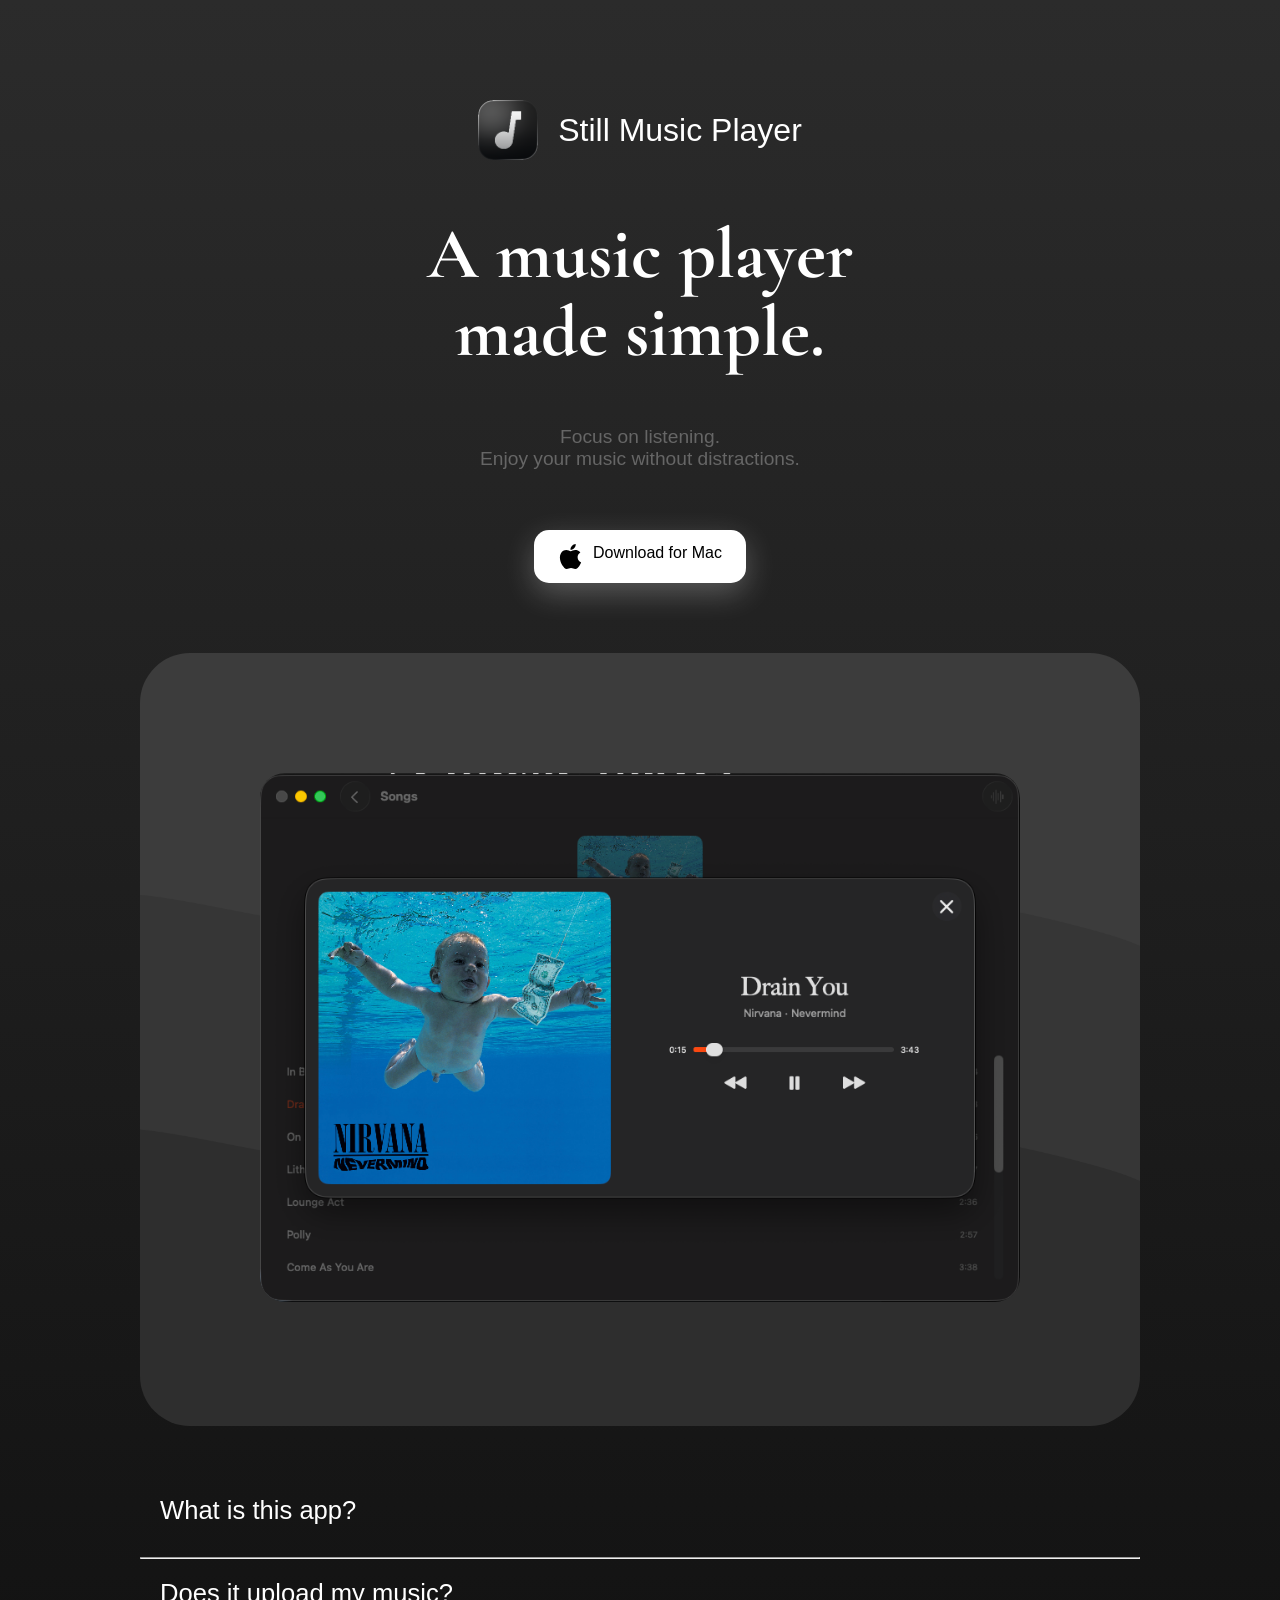
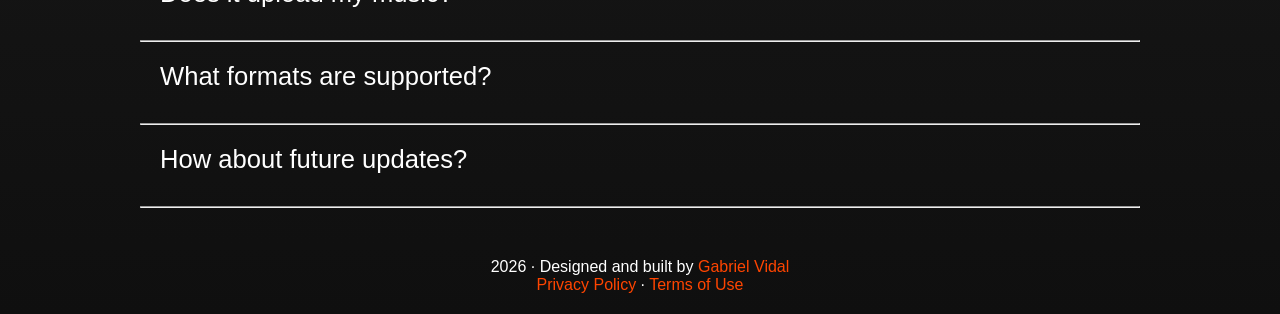
==== index.html @ 014f0e71 "Working on first version" ====
<!DOCTYPE html>
<html lang="en">
<head>
	<meta charset="UTF-8">
	<meta name="viewport" content="width=device-width, initial-scale=1.0">
	<title>Still Music Player</title>
	<link rel="icon" type="image/png" href="images/favicon.png" />
	<link rel="stylesheet" href="css/style.css">
</head>
<body>
    <div class="wrapper">
        <div class="con-main">
            <div class="con-hero">
                <div class="app-name">
                    <img class="img-logo" src="images/app_logo.png" alt="Logo">
                    <h2>Still Music Player</h2>
                </div>

                <h1>A music player</h1>
                <h1>made simple.</h1>

                <div class="con-desc">
                    <p>Focus on listening.<br>
                       Enjoy your music without distractions.
                    </p>
                </div>

                <div class="con-btn">
                    <a class="btn-download" href="#">
                        <img class="apple-logo" src="images/apple_logo.svg" alt="Logo">
                        Download for Mac
                    </a>
                </div>
            </div>

            <div class="con-img">
                <img class="img-app" src="images/sample.png" alt="APP SAMPLE">
            </div>

            <div class="con-faq">
                <details>
                    <summary>What is this app?</summary>
                    <p>
                        This app is a local music player focused on helping you enjoy your music without distractions.
                    </p>
                </details>
                <hr>
                <details>
                    <summary>Does it upload my music?</summary>
                    <p>
                        No. Your music stay locally on your device.
                    </p>
                </details>
                <hr>
                <details>
                    <summary>What formats are supported?</summary>
                        <p><strong>Aduio files:</strong> MP3 (.mp3), M4A (.m4a)</p>
                </details>
                <hr>
                <details>
                    <summary>How about future updates?</summary>
                    <p>We are constantly working to improve support for additional formats, performance, and enhanced interface.</p>
                </details>
                <hr>
            </div>

            <footer>
                2026 · Designed and built by <a href="https://www.gabdkvl.online" target="_blank">Gabriel Vidal</a>
                <br> <a href="pages/privacy_policy.html" target="_blank">Privacy Policy</a>
                · <a href="https://www.apple.com/legal/internet-services/itunes/dev/stdeula/" target="_blank">Terms of Use</a>
            </footer>
        </div>
    </div>
</body>
</html>
---- css/style.css ----
@import url('https://fonts.googleapis.com/css2?family=Cormorant+Garamond:ital,wght@0,300..700;1,300..700&display=swap');

* {
    margin: 0;
    padding: 0;
    box-sizing: border-box;
}

body {
    color: #fff;
    min-height: 100vh;
    font-family: -apple-system, BlinkMacSystemFont, "SF Pro Display",
                "SF Pro Text", "Helvetica Neue", Arial, sans-serif;
    background: #2b2b2b;
    background: linear-gradient(180deg, rgba(43, 43, 43, 1) 0%, rgba(15, 15, 15, 1) 100%);
}

p {
    font-size: 1.2rem;
}

a {
    text-decoration: none;
    color: orangered;
}

.wrapper {
    display: flex;
    flex-direction: column;
    justify-content: center;
    align-items: center;
}

.con-main {
    width: 1000px;
    margin-top: 100px;
}

.app-name {
    margin-bottom: 50px;
    display: flex;
    gap: 20px;
    justify-content: center;
    align-items: center;
}

.img-logo {
    width: 60px;
    border-radius: 15px;
}

.con-hero {
    text-align: center;
}

.con-hero h1 {
    font-family: "Cormorant Garamond", sans-serif;
    margin-bottom: -10px;
    font-size: 4.5rem;
    font-weight: 700;
}

.app-name h2 {
    font-size: 2rem;
    font-weight: 400;
}

.con-desc p {
    color: #666;
}

.con-btn, .con-desc {
    margin-top: 60px;
}

.con-img {
    margin-top: 70px;
    background-color: #2B2B2B;
    background-image: url("../images/con-bg.png");
    background-size: cover;
    background-position: center;
    background-repeat: no-repeat;
    padding: 120px;
    border-radius: 50px;
}

.img-app {
    width: 100%;
    border-radius: 25px;
}

.btn-download {
    display: inline-flex;
    gap: 10px;
    padding: 14px 24px;
    border-radius: 15px;
    background: #fff;
    color: #000;
    box-shadow:
        0 10px 30px rgba(255, 255, 255, 0.25);
    transition: transform 0.2s ease, box-shadow 0.2s ease;
}

.btn-download:hover {
    transform: translateY(-4px);
    box-shadow:
        0 15px 40px rgba(255, 255, 255, 0.35);
}

.apple-logo {
    width: 25px;
}

.con-faq {
    margin: 50px auto;
}

details {
    padding: 20px;
    margin-bottom: 12px;
    cursor: pointer;
    transition: 0.3s ease;
}

details:hover {
    color: orangered;
}

summary {
    font-size: 1.6rem;
    list-style: none;
}

summary::-webkit-details-marker {
    display: none;
}

details p {
    margin-top: 15px;
    color: #666;
    line-height: 1.6;
}

footer {
    text-align: center;
    margin: 50px 0px 20px 0;
}

@media screen and (max-width: 480px) {
    .con-main {
        width: 90%;
    }

    .con-hero h1 {
        font-size: 2.4rem;
    }

    .app-name h2 {
        font-size: 1.8rem;
    }

    .con-img {
        padding: 30px;
    }

    .img-app {
        border-radius: 10px;
    }

    summary {
        font-size: 1.2rem;
    }

}
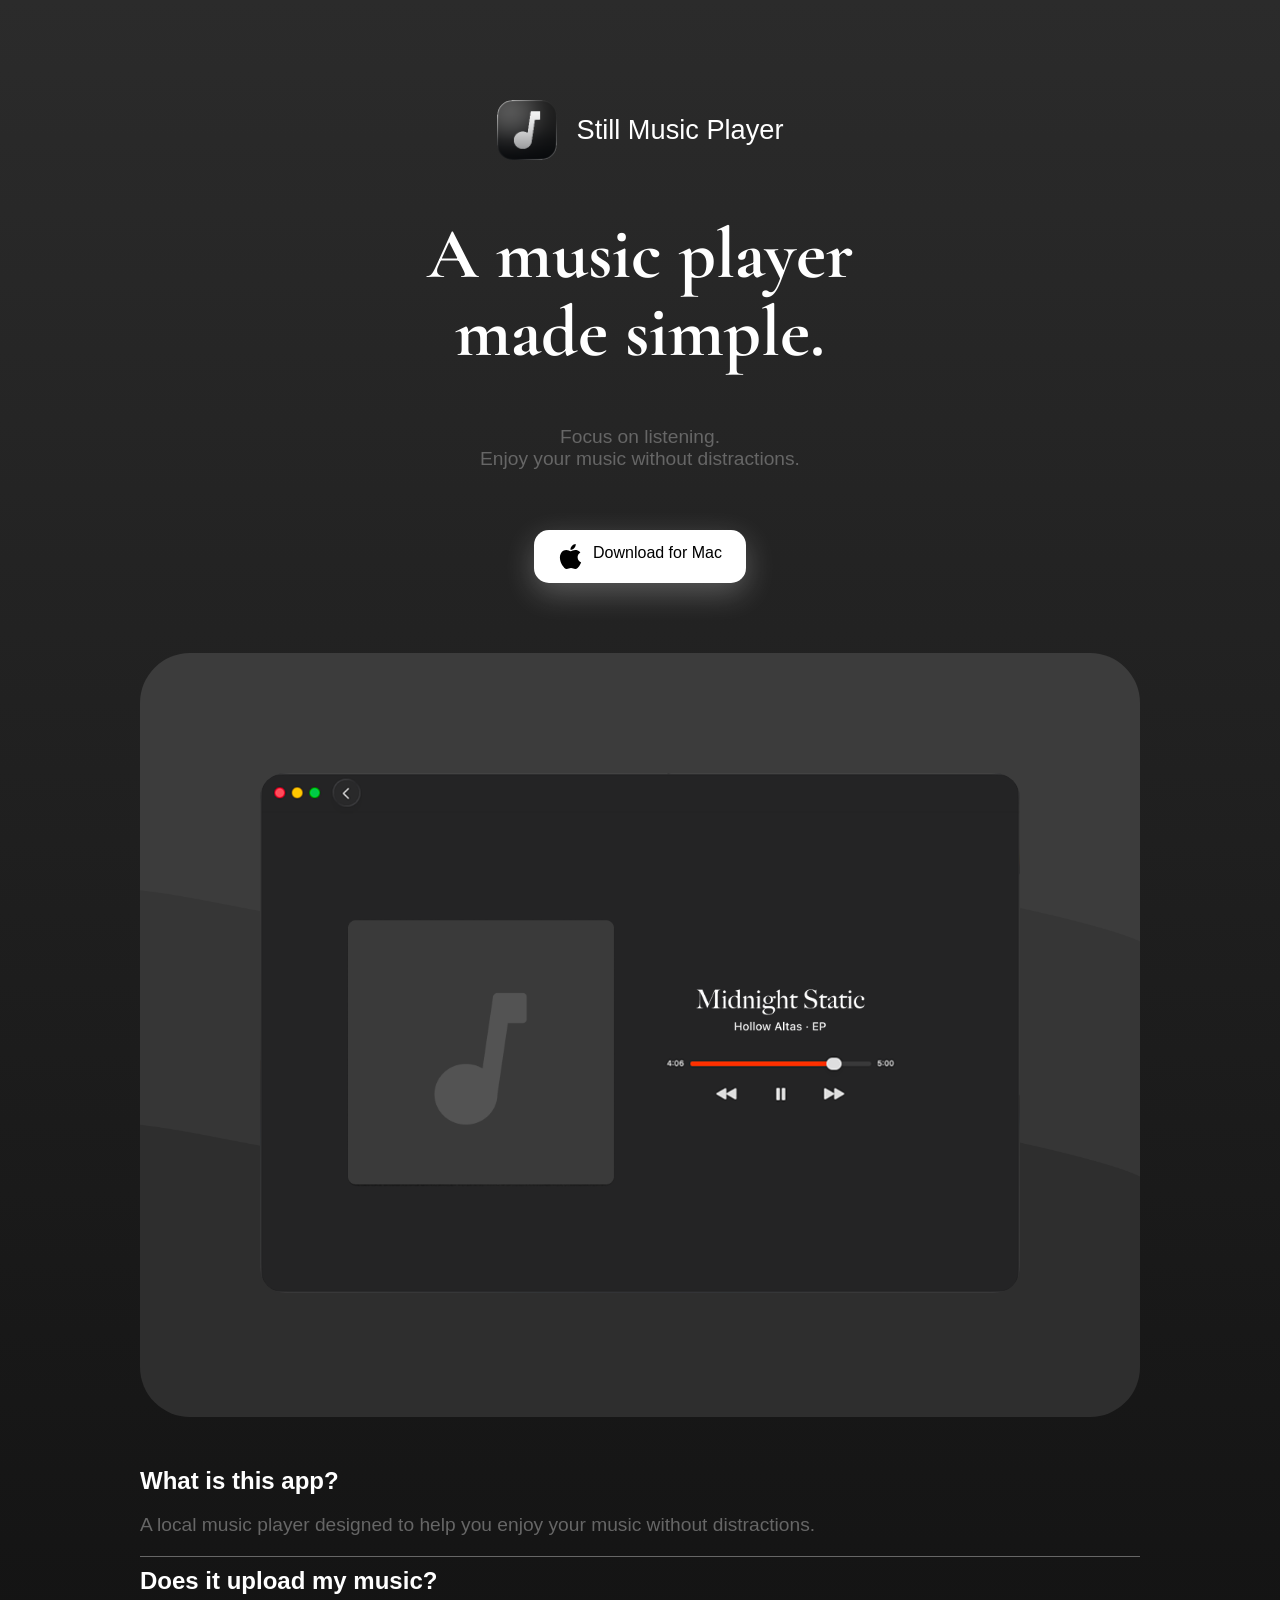
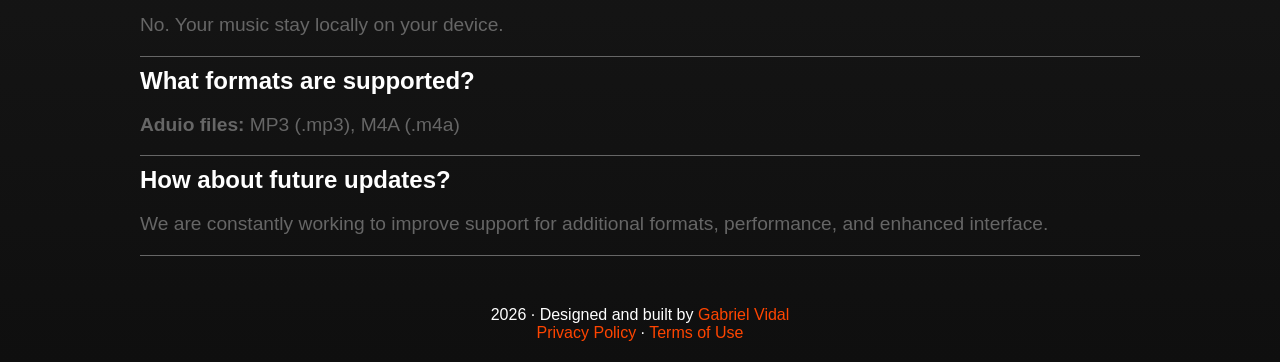
==== commit b948e78b: "First version" ====
--- a/index.html
+++ b/index.html
@@ -38,29 +38,18 @@
             </div>
 
             <div class="con-faq">
-                <details>
-                    <summary>What is this app?</summary>
-                    <p>
-                        This app is a local music player focused on helping you enjoy your music without distractions.
-                    </p>
-                </details>
-                <hr>
-                <details>
-                    <summary>Does it upload my music?</summary>
-                    <p>
-                        No. Your music stay locally on your device.
-                    </p>
-                </details>
-                <hr>
-                <details>
-                    <summary>What formats are supported?</summary>
-                        <p><strong>Aduio files:</strong> MP3 (.mp3), M4A (.m4a)</p>
-                </details>
-                <hr>
-                <details>
-                    <summary>How about future updates?</summary>
+                <h2>What is this app?</h2>
+                    <p>A local music player designed to help you enjoy your music without distractions.</p>
+                    <hr>
+                <h2>Does it upload my music?</h2>
+                    <p>No. Your music stay locally on your device.</p>
+
+                    <hr>
+                <h2>What formats are supported?</h2>
+                    <p><strong>Aduio files:</strong> MP3 (.mp3), M4A (.m4a)</p>
+                    <hr>
+                <h2>How about future updates?</h2>
                     <p>We are constantly working to improve support for additional formats, performance, and enhanced interface.</p>
-                </details>
                 <hr>
             </div>
 
--- a/css/style.css
+++ b/css/style.css
@@ -61,7 +61,7 @@
 }
 
 .app-name h2 {
-    font-size: 2rem;
+    font-size: 1.7rem;
     font-weight: 400;
 }
 
@@ -122,23 +122,16 @@
     transition: 0.3s ease;
 }
 
-details:hover {
-    color: orangered;
+.con-faq p {
+    margin: 15px 0 15px 0;
+    color: #666;
+    line-height: 1.6;
 }
 
-summary {
-    font-size: 1.6rem;
-    list-style: none;
-}
-
-summary::-webkit-details-marker {
-    display: none;
-}
-
-details p {
-    margin-top: 15px;
-    color: #666;
-    line-height: 1.6;
+hr {
+    border: none;
+    border-top: 1px solid #666;;
+    margin-bottom: 10px;
 }
 
 footer {
@@ -152,11 +145,11 @@
     }
 
     .con-hero h1 {
-        font-size: 2.4rem;
+        font-size: 2.8rem;
     }
 
     .app-name h2 {
-        font-size: 1.8rem;
+        font-size: 1.2rem;
     }
 
     .con-img {
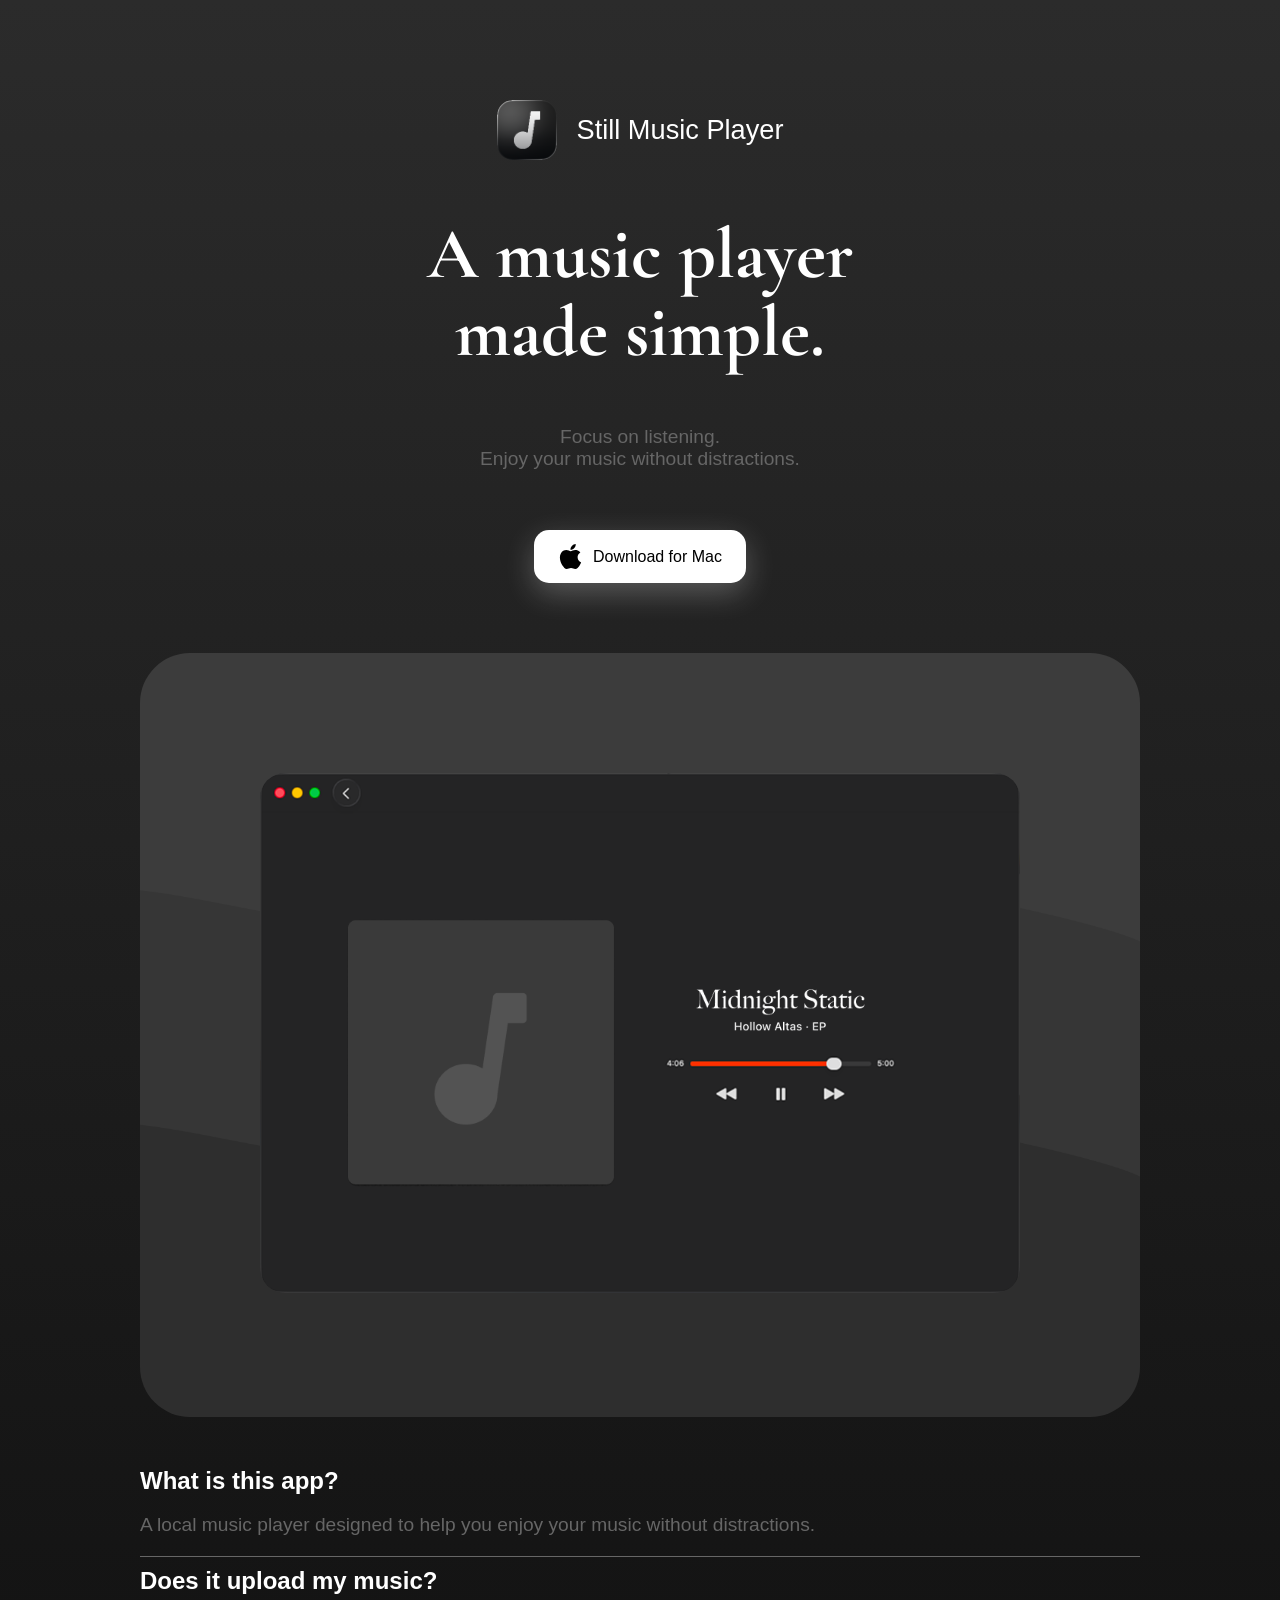
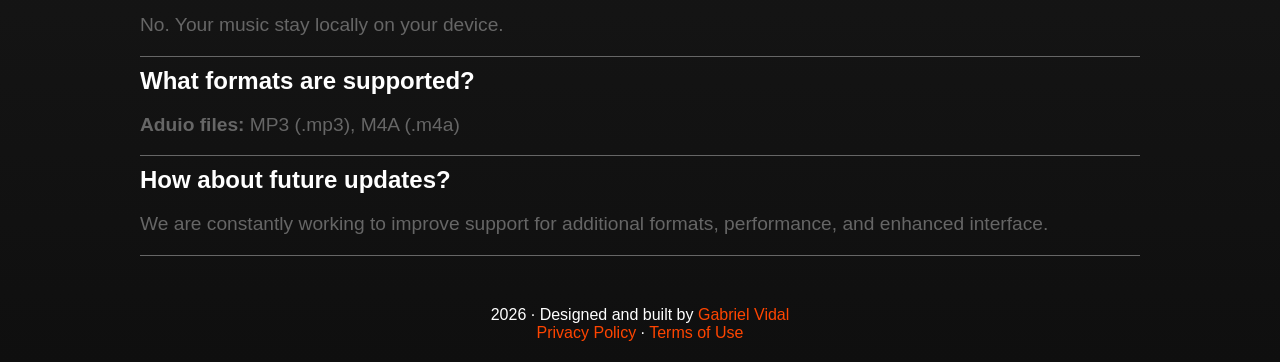
==== commit 2cbcc700: "Download link" ====
--- a/index.html
+++ b/index.html
@@ -26,7 +26,7 @@
                 </div>
 
                 <div class="con-btn">
-                    <a class="btn-download" href="#">
+                    <a class="btn-download" href="https://apps.apple.com/app/id6801563132" target="_blank">
                         <img class="apple-logo" src="images/apple_logo.svg" alt="Logo">
                         Download for Mac
                     </a>
--- a/css/style.css
+++ b/css/style.css
@@ -91,6 +91,7 @@
 
 .btn-download {
     display: inline-flex;
+    align-items: center;
     gap: 10px;
     padding: 14px 24px;
     border-radius: 15px;
@@ -163,5 +164,4 @@
     summary {
         font-size: 1.2rem;
     }
-
 }
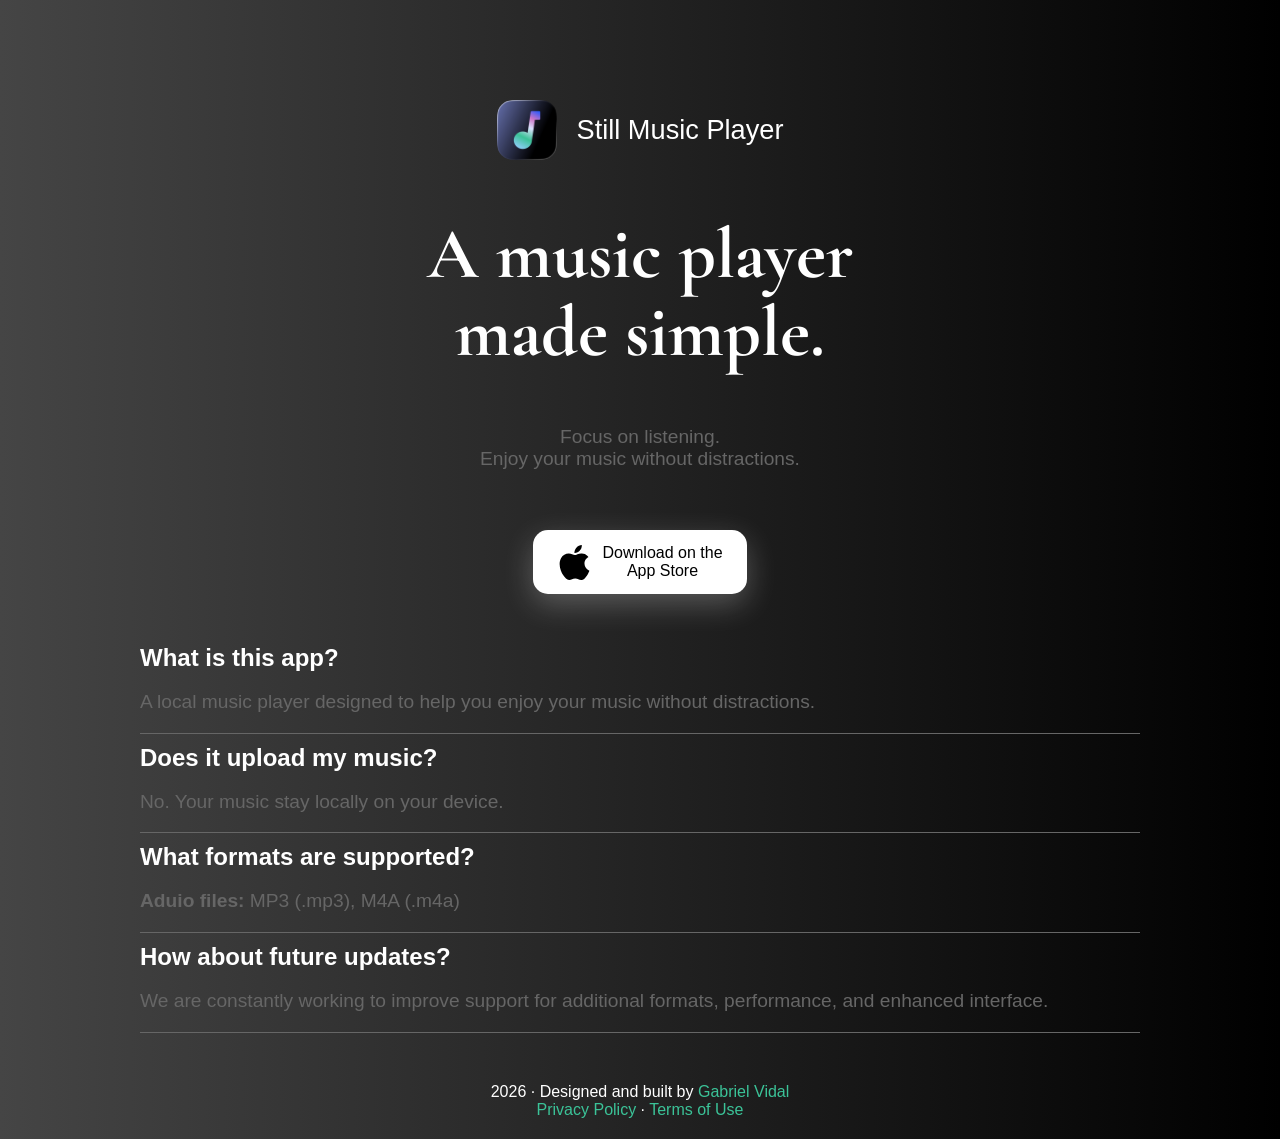
==== commit 018bbbdb: "Style and info update" ====
--- a/index.html
+++ b/index.html
@@ -28,14 +28,17 @@
                 <div class="con-btn">
                     <a class="btn-download" href="https://apps.apple.com/app/id6801563132" target="_blank">
                         <img class="apple-logo" src="images/apple_logo.svg" alt="Logo">
-                        Download for Mac
+                        Download on the <br> App Store
                     </a>
                 </div>
             </div>
 
+            <!--
             <div class="con-img">
                 <img class="img-app" src="images/sample.png" alt="APP SAMPLE">
             </div>
+            -->
+
 
             <div class="con-faq">
                 <h2>What is this app?</h2>
--- a/css/style.css
+++ b/css/style.css
@@ -11,8 +11,8 @@
     min-height: 100vh;
     font-family: -apple-system, BlinkMacSystemFont, "SF Pro Display",
                 "SF Pro Text", "Helvetica Neue", Arial, sans-serif;
-    background: #2b2b2b;
-    background: linear-gradient(180deg, rgba(43, 43, 43, 1) 0%, rgba(15, 15, 15, 1) 100%);
+                background: #454545;
+                background: linear-gradient(90deg, rgba(69, 69, 69, 1) 0%, rgba(0, 0, 0, 1) 100%);
 }
 
 p {
@@ -21,7 +21,7 @@
 
 a {
     text-decoration: none;
-    color: orangered;
+    color: #3BC398;
 }
 
 .wrapper {
@@ -109,7 +109,7 @@
 }
 
 .apple-logo {
-    width: 25px;
+    width: 35px;
 }
 
 .con-faq {
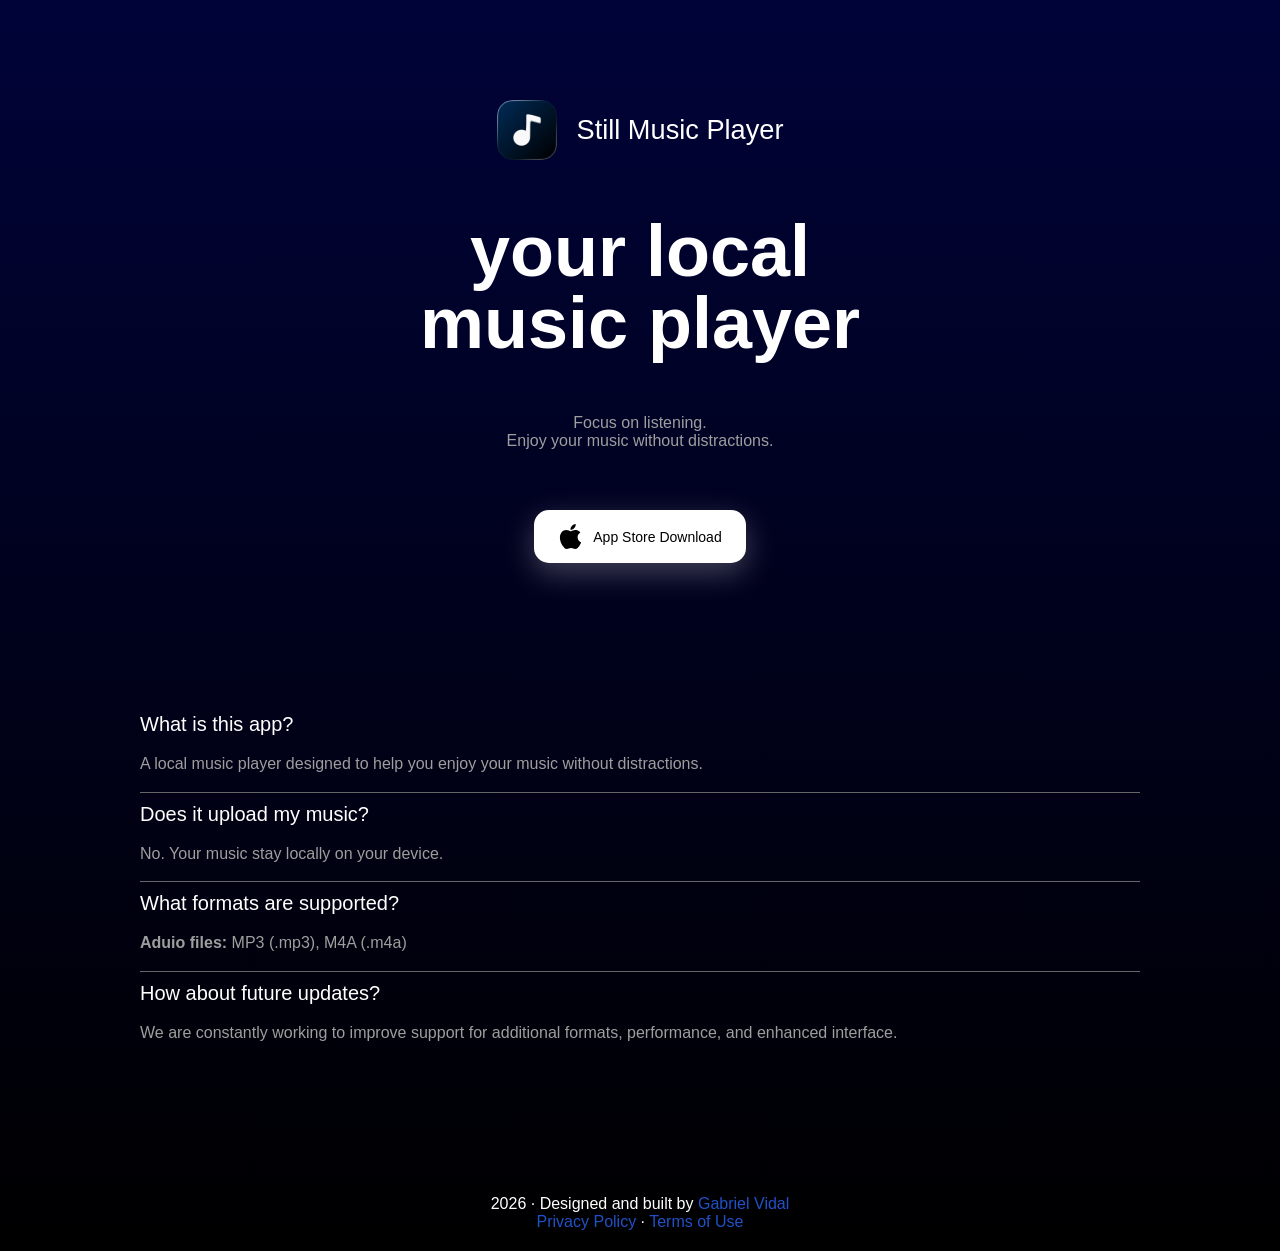
==== commit 8c09c170: "styles update" ====
--- a/index.html
+++ b/index.html
@@ -16,8 +16,8 @@
                     <h2>Still Music Player</h2>
                 </div>
 
-                <h1>A music player</h1>
-                <h1>made simple.</h1>
+                <h1>your local</h1>
+                <h1>music player</h1>
 
                 <div class="con-desc">
                     <p>Focus on listening.<br>
@@ -28,7 +28,7 @@
                 <div class="con-btn">
                     <a class="btn-download" href="https://apps.apple.com/app/id6801563132" target="_blank">
                         <img class="apple-logo" src="images/apple_logo.svg" alt="Logo">
-                        Download on the <br> App Store
+                        App Store Download
                     </a>
                 </div>
             </div>
@@ -53,7 +53,7 @@
                     <hr>
                 <h2>How about future updates?</h2>
                     <p>We are constantly working to improve support for additional formats, performance, and enhanced interface.</p>
-                <hr>
+
             </div>
 
             <footer>
--- a/css/style.css
+++ b/css/style.css
@@ -9,19 +9,19 @@
 body {
     color: #fff;
     min-height: 100vh;
-    font-family: -apple-system, BlinkMacSystemFont, "SF Pro Display",
-                "SF Pro Text", "Helvetica Neue", Arial, sans-serif;
-                background: #454545;
-                background: linear-gradient(90deg, rgba(69, 69, 69, 1) 0%, rgba(0, 0, 0, 1) 100%);
-}
-
-p {
-    font-size: 1.2rem;
+    font-family: -apple-system, BlinkMacSystemFont, "SF Pro Display", "SF Pro Text", "Helvetica Neue", Arial, sans-serif;
+    background: #000338;
+    background: linear-gradient(180deg, rgba(0, 3, 56, 1) 0%, rgba(0, 0, 0, 1) 100%);
 }
 
 a {
     text-decoration: none;
-    color: #3BC398;
+    color: #2051C7;
+}
+
+h2 {
+    font-weight: 400;
+    font-size: 20px;
 }
 
 .wrapper {
@@ -54,7 +54,6 @@
 }
 
 .con-hero h1 {
-    font-family: "Cormorant Garamond", sans-serif;
     margin-bottom: -10px;
     font-size: 4.5rem;
     font-weight: 700;
@@ -66,30 +65,15 @@
 }
 
 .con-desc p {
-    color: #666;
+    color: #9E9E9E;
 }
 
 .con-btn, .con-desc {
     margin-top: 60px;
 }
 
-.con-img {
-    margin-top: 70px;
-    background-color: #2B2B2B;
-    background-image: url("../images/con-bg.png");
-    background-size: cover;
-    background-position: center;
-    background-repeat: no-repeat;
-    padding: 120px;
-    border-radius: 50px;
-}
-
-.img-app {
-    width: 100%;
-    border-radius: 25px;
-}
-
 .btn-download {
+    font-size: 14px;
     display: inline-flex;
     align-items: center;
     gap: 10px;
@@ -109,11 +93,11 @@
 }
 
 .apple-logo {
-    width: 35px;
+    width: 25px;
 }
 
 .con-faq {
-    margin: 50px auto;
+    margin: 150px auto;
 }
 
 details {
@@ -125,7 +109,7 @@
 
 .con-faq p {
     margin: 15px 0 15px 0;
-    color: #666;
+    color: #9E9E9E;
     line-height: 1.6;
 }
 
@@ -137,7 +121,7 @@
 
 footer {
     text-align: center;
-    margin: 50px 0px 20px 0;
+    margin: 100px 0px 20px 0;
 }
 
 @media screen and (max-width: 480px) {
